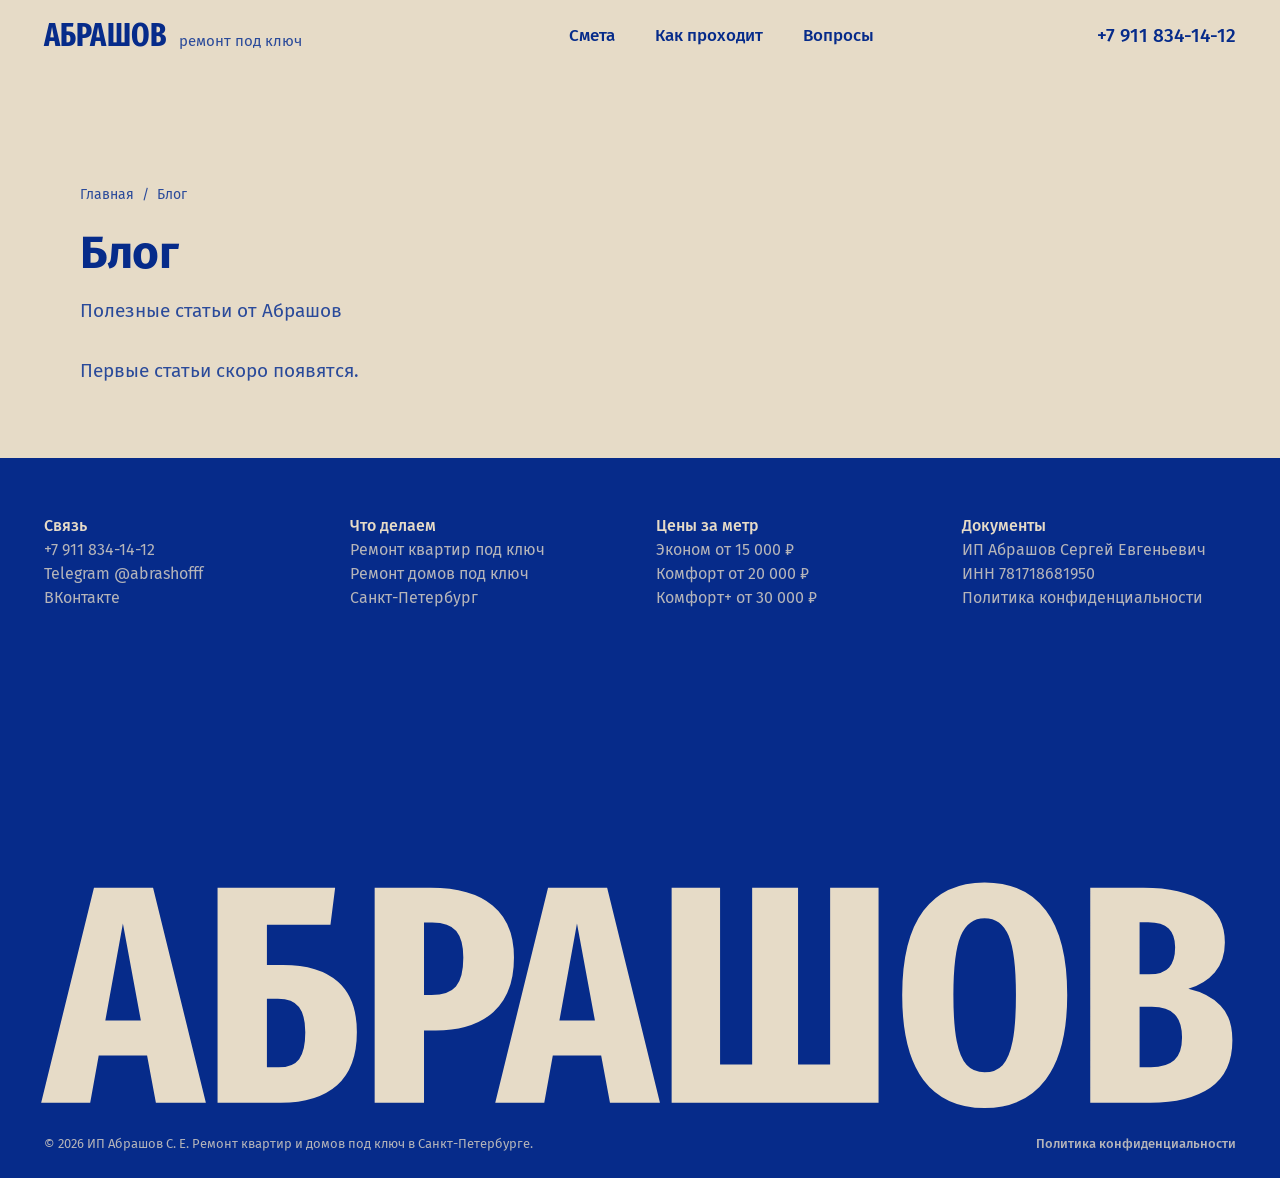
==== blog/index.html @ b1a4a9e6 "SEO и перенос на abrashov-remont.ru: canonical, schema, sitemap, блог, первая статья, CNAME" ====
<!DOCTYPE html>
<html lang="ru">
<head>
<meta charset="UTF-8">
<meta name="viewport" content="width=device-width, initial-scale=1.0">
<title>Блог — Абрашов</title>
<meta name="description" content="Полезные статьи от Абрашов">
<link rel="canonical" href="https://abrashov-remont.ru/blog/">
<meta name="robots" content="index, follow, max-image-preview:large">
<meta property="og:type" content="website">
<meta property="og:title" content="Блог — Абрашов">
<meta property="og:description" content="Полезные статьи от Абрашов">
<meta property="og:url" content="https://abrashov-remont.ru/blog/">
<meta property="og:locale" content="ru_RU">

<link rel="alternate" type="application/rss+xml" title="Абрашов — блог" href="https://abrashov-remont.ru/feed.xml">
<meta name="theme-color" content="#e6dbc7">
<link rel="icon" href="data:image/svg+xml,%3Csvg xmlns='http://www.w3.org/2000/svg' viewBox='0 0 64 64'%3E%3Crect width='64' height='64' fill='%23062b8a'/%3E%3Cpath d='M32 10 14 54h9l3-8h12l3 8h9L32 10Zm0 17 4 11H28l4-11Z' fill='%23e6dbc7'/%3E%3C/svg%3E">
<link rel="preconnect" href="https://fonts.googleapis.com">
<link rel="preconnect" href="https://fonts.gstatic.com" crossorigin>
<link href="https://fonts.googleapis.com/css2?family=Fira+Sans+Extra+Condensed:wght@400;700&family=Fira+Sans:wght@400;500&display=swap" rel="stylesheet">
<link rel="stylesheet" href="/styles.css">
<link rel="stylesheet" href="/blog/blog.css">
<link rel="stylesheet" href="/blog/blog.css">
<script type="application/ld+json">{"@context":"https://schema.org","@type":"Blog","name":"Блог — Абрашов","url":"https://abrashov-remont.ru/blog/","blogPost":[]}</script>
</head>
<body class="b-page">
<header class="header" id="header">
  <div class="header__inner">
    <a class="logo" href="/#top" aria-label="Абрашов — на главную">
      <span class="logo__name">Абрашов</span>
      <span class="logo__sfx">ремонт под ключ</span>
    </a>
    <nav class="nav" id="nav" aria-label="Разделы">
      <a class="link" href="/#smeta">Смета</a>
      <a class="link" href="/#how">Как проходит</a>
      <a class="link" href="/#faq">Вопросы</a>
    <!-- BLOGNAV:START --><!-- BLOGNAV:END --></nav>
    <a class="link header__tg" href="tel:+79118341412">+7 911 834-14-12</a>
    <button class="burger" id="burger" type="button" aria-expanded="false" aria-controls="menu">Меню</button>
  </div>
  <div class="menu" id="menu">
    <a href="/#smeta">Смета</a>
    <a href="/#how">Как проходит</a>
    <a href="/#faq">Вопросы</a>
    <a href="/#contact">Заявка</a>
    <a href="tel:+79118341412">+7 911 834-14-12</a>
  </div>
</header>
<main class="blog">

<section class="b-list">
  <nav class="b-crumbs" aria-label="Хлебные крошки"><a href="/">Главная</a><span>/</span><span>Блог</span></nav>
  <header class="b-head"><h1>Блог</h1><p class="b-lead">Полезные статьи от Абрашов</p></header>
  <p class="b-empty">Первые статьи скоро появятся.</p>
</section>
</main>
<footer class="footer on-ink">
  <div class="wrap">
    <div class="footer__cols">
      <ul><li>Связь</li><li><a href="tel:+79118341412">+7 911 834-14-12</a></li><li><a href="https://t.me/abrashofff" target="_blank" rel="noopener">Telegram @abrashofff</a></li><li><a href="https://vk.ru/sergo_abrashov" target="_blank" rel="noopener">ВКонтакте</a></li></ul>
      <ul><li>Что делаем</li><li>Ремонт квартир под ключ</li><li>Ремонт домов под ключ</li><li>Санкт-Петербург</li></ul>
      <ul><li>Цены за метр</li><li>Эконом от 15 000 ₽</li><li>Комфорт от 20 000 ₽</li><li>Комфорт+ от 30 000 ₽</li></ul>
      <ul><li>Документы</li><li>ИП Абрашов Сергей Евгеньевич</li><li>ИНН 781718681950</li><li><a href="/privacy.html">Политика конфиденциальности</a></li></ul>
    </div>
  </div>
  <div></div>
  <div class="wrap">
    <div class="footer__mark" aria-hidden="true">
      <svg viewBox="0 0 1000 200" preserveAspectRatio="xMidYMax meet"><text x="0" y="190" font-size="260" textLength="1000" lengthAdjust="spacingAndGlyphs">АБРАШОВ</text></svg>
    </div>
    <div class="footer__legal">
      <span>© <span id="year">2026</span> ИП Абрашов С. Е. Ремонт квартир и домов под ключ в Санкт-Петербурге.</span>
      <a class="link" href="/privacy.html">Политика конфиденциальности</a>
    </div>
  </div>
</footer>
<script src="/script.js" defer></script>

</body>
</html>
---- styles.css ----
/* Абрашов — ремонт под ключ. Направление: Type and nothing else. Кобальт на песке. */
:root {
  --bg: #e6dbc7;
  --surface: #ddd0b9;
  --ink: #062b8a;
  --muted: #2a4a9a;
  --accent: #062b8a;
  --accent-ink: #e6dbc7;

  --display: 'Fira Sans Extra Condensed', 'Arial Narrow', Impact, sans-serif;
  --text: 'Fira Sans', 'Segoe UI', Arial, sans-serif;

  --m: clamp(20px, 3.4vw, 48px);
  --axis: 42%;
  --gap-s: clamp(64px, 7vw, 104px);

  --step-small: clamp(0.8125rem, 0.79rem + 0.1vw, 0.875rem);
  --step-body: clamp(1.0625rem, 1rem + 0.25vw, 1.1875rem);
  --step-lead: clamp(1.25rem, 1.1rem + 0.7vw, 1.625rem);
  --step-head: clamp(2.5rem, 1.2rem + 5vw, 5.5rem);

  --ease: cubic-bezier(.16, 1, .3, 1);
  --header-h: 72px;
}

*, *::before, *::after { box-sizing: border-box; }
html { -webkit-text-size-adjust: 100%; scroll-padding-top: 72px; }
body {
  margin: 0;
  background: var(--bg);
  color: var(--ink);
  font-family: var(--text);
  font-size: var(--step-body);
  line-height: 1.5;
  font-weight: 400;
  -webkit-font-smoothing: antialiased;
  text-rendering: optimizeLegibility;
}
img, svg { display: block; max-width: 100%; }
h1, h2, h3, p, ol, ul, dl, dd, figure { margin: 0; padding: 0; }
ul, ol { list-style: none; }
a { color: inherit; text-decoration-thickness: 2px; text-underline-offset: 0.22em; }
button, input, textarea { font: inherit; color: inherit; }
::selection { background: var(--ink); color: var(--bg); }

:focus-visible { outline: 3px solid var(--ink); outline-offset: 3px; }
.on-ink :focus-visible, .is-on :focus-visible { outline-color: var(--bg); }

.skip {
  position: absolute; left: var(--m); top: -80px; z-index: 100;
  background: var(--ink); color: var(--bg); padding: 12px 16px;
}
.skip:focus { top: 12px; }

.display {
  font-family: var(--display);
  font-weight: 700;
  text-transform: uppercase;
  letter-spacing: -0.01em;
  line-height: 0.92;
}

/* ---------- кнопки ---------- */
.btn {
  display: inline-flex; align-items: center; justify-content: center;
  min-height: 56px; padding: 0 32px;
  background: var(--accent); color: var(--accent-ink);
  border: 0; border-radius: 0;
  font-size: 18px; font-weight: 500; line-height: 1;
  text-decoration: none; cursor: pointer; white-space: nowrap;
  transition: transform .25s var(--ease), background-color .25s var(--ease), color .25s var(--ease);
}
.btn:hover { transform: translateY(-3px); }
.btn:active { transform: translateY(0) scale(.98); }
.btn--inv { background: var(--bg); color: var(--ink); }
.btn[disabled] { opacity: .6; cursor: default; transform: none; }

.link {
  font-weight: 500; text-decoration: underline;
  text-decoration-color: transparent;
  transition: text-decoration-color .3s var(--ease);
}
.link:hover, .link:focus-visible { text-decoration-color: currentColor; }

/* ---------- шапка ---------- */
.header {
  position: sticky; top: 0; z-index: 50;
  background: var(--bg);
}
.header__inner {
  display: grid; grid-template-columns: var(--axis) 1fr auto;
  align-items: center; gap: 24px; min-width: 0;
  height: var(--header-h); padding: 0 var(--m);
  max-width: 1920px; margin: 0 auto;
}
.logo {
  display: inline-flex; align-items: baseline; gap: 12px; flex-shrink: 0;
  text-decoration: none; white-space: nowrap;
}
.logo__name { font-family: var(--display); font-weight: 700; font-size: 32px; letter-spacing: 0.01em; line-height: 1; text-transform: uppercase; }
.logo__sfx { font-size: 15px; color: var(--muted); }
.nav { display: flex; gap: 40px; }
.nav a { white-space: nowrap; font-size: 17px; }
.header__tg { justify-self: end; }
.burger {
  display: none; justify-self: end;
  background: none; border: 0; padding: 12px 0; cursor: pointer;
  font-size: 17px; font-weight: 500;
}
.menu {
  display: none; padding: 8px var(--m) 28px; background: var(--bg);
}
.menu a { display: block; padding: 10px 0; font-family: var(--display); font-weight: 700; font-size: 36px; text-transform: uppercase; text-decoration: none; }
.menu.is-open { display: block; }

/* ---------- общая сетка ---------- */
.wrap { max-width: 1920px; margin: 0 auto; padding: 0 var(--m); }
.section { padding-block: var(--gap-s); }
.grid { display: grid; grid-template-columns: repeat(12, minmax(0, 1fr)); column-gap: clamp(16px, 2vw, 32px); }

/* ---------- hero ---------- */
.hero {
  min-height: calc(82svh - var(--header-h));
  display: flex; flex-direction: column; justify-content: flex-end;
  padding-bottom: 72px;
}
.hero .wrap { width: 100%; }
.hero__row { display: grid; grid-template-columns: var(--axis) 1fr; align-items: end; column-gap: 24px; }
.hero__side { padding-right: 24px; display: flex; flex-direction: column; align-items: flex-start; gap: 32px; }
.hero__lead { font-size: 20px; line-height: 1.45; max-width: 32ch; color: var(--ink); }
.hero__title { font-size: clamp(48px, 6.7vw, 130px); line-height: 0.92; }
.hero__title .line { display: block; overflow: hidden; padding-top: .06em; margin-top: -.06em; white-space: nowrap; }
.hero__title .line > span { display: block; }
.hero__title .line:last-child { margin-bottom: -0.04em; }

/* ---------- смета ---------- */
.calc__head { align-items: end; row-gap: 40px; }
.calc__title { grid-column: 1 / span 5; font-size: clamp(48px, 6.4vw, 112px); }
.calc__control { grid-column: 7 / -1; }
.calc__label { font-size: 18px; margin-bottom: 8px; display: block; }
.area { display: flex; align-items: baseline; gap: 16px; }
.area input[type="number"] {
  width: 3.1ch; background: transparent; border: 0; padding: 0; margin: 0;
  font-family: var(--display); font-weight: 700; font-size: clamp(96px, 11vw, 188px);
  line-height: .95; letter-spacing: -0.01em; color: var(--ink); border-radius: 0;
  -moz-appearance: textfield; appearance: textfield;
}
.area input[type="number"]::-webkit-outer-spin-button,
.area input[type="number"]::-webkit-inner-spin-button { -webkit-appearance: none; margin: 0; }
.area__unit { font-family: var(--display); font-weight: 700; font-size: clamp(36px, 4vw, 64px); text-transform: uppercase; line-height: 1; }
.range {
  -webkit-appearance: none; appearance: none; display: block; width: 100%; height: 44px;
  background: transparent; margin: 16px 0 0; cursor: pointer;
}
.range::-webkit-slider-runnable-track { height: 14px; background: var(--surface); }
.range::-moz-range-track { height: 14px; background: var(--surface); }
.range::-webkit-slider-thumb { -webkit-appearance: none; width: 28px; height: 44px; background: var(--ink); border: 0; border-radius: 0; margin-top: -15px; }
.range::-moz-range-thumb { width: 28px; height: 44px; background: var(--ink); border: 0; border-radius: 0; }
.range:active::-webkit-slider-thumb { transform: scaleY(.92); }
.calc__note { margin-top: 16px; color: var(--muted); font-size: 16px; }

.plans {
  margin-top: clamp(48px, 5vw, 72px);
  display: grid;
  grid-template-columns: minmax(0, 4fr) repeat(3, minmax(0, 2.667fr));
  grid-template-rows: auto auto auto auto;
}
.plans > * { grid-row: 1 / span 4; display: grid; grid-template-rows: subgrid; min-width: 0; }
.plans .cell { padding: 24px; font-size: 22px; line-height: 1.3; display: flex; flex-direction: column; justify-content: flex-start; }
.plans > * > :nth-child(2),
.plans > * > :nth-child(4) { background: var(--surface); }
.plans__labels .cell { color: var(--muted); }
.plans__labels .cell:first-child { color: var(--ink); }
.plan__name { font-family: var(--display); font-weight: 700; text-transform: uppercase; font-size: clamp(28px, 3.1vw, 56px); line-height: 1; letter-spacing: -0.01em; }
.plan__price { font-family: var(--display); font-weight: 400; font-size: clamp(28px, 3.1vw, 56px); line-height: 1.05; margin-top: 4px; white-space: nowrap; }
.plan__price small { font-family: var(--text); font-size: 16px; margin-left: 6px; }
.plan__total { font-family: var(--display); font-weight: 700; font-size: clamp(32px, 3.4vw, 60px); line-height: 1; white-space: nowrap; font-variant-numeric: tabular-nums lining-nums; }
.plan__total small { display: block; font-family: var(--text); font-weight: 400; font-size: 16px; margin-top: 8px; color: var(--muted); white-space: normal; }
.plan__fit { font-size: 18px; line-height: 1.45; }
.plans .cell--cta { justify-content: flex-end; }
.plans .cell--cta .btn { width: 100%; padding: 0 16px; }
.plan { transition: background-color .3s var(--ease), color .3s var(--ease); cursor: pointer; }
.plan.is-on > * { background: var(--accent); color: var(--accent-ink); }
.plan.is-on .plan__total small { color: var(--accent-ink); opacity: .85; }
.plan.is-on .btn { background: var(--bg); color: var(--ink); }
.plan:not(.is-on):hover > :first-child { background: var(--surface); }

/* ---------- бюджет (бухгалтерская колонка) ---------- */
.ledger { row-gap: 56px; align-items: center; }
.ledger__head { grid-column: 1 / span 5; }
.ledger__title { font-size: clamp(48px, 6vw, 104px); }
.ledger__title span { display: block; }
.ledger__title span:first-child { color: var(--muted); }
.ledger__lead { margin-top: 32px; max-width: 36ch; font-size: 20px; }
.ledger__rows { grid-column: 7 / -1; display: grid; row-gap: 28px; }
.fig { display: grid; grid-template-columns: 1.15em 0.9em minmax(0, 1fr); align-items: baseline; font-size: clamp(72px, 9vw, 160px); line-height: 1; }
.fig__w, .fig__d {
  font-family: var(--display); font-weight: 700; text-transform: uppercase;
  font-size: 1em; line-height: 1; font-variant-numeric: tabular-nums lining-nums;
}
.fig__w { text-align: right; }
.fig__d { text-align: left; }
.fig__cap { padding-left: 20px; font-size: 24px; line-height: 1.2; max-width: 16ch; }
.fig__cap { margin: 0; }

/* ---------- как проходит (ступени) ---------- */
.how__title { font-size: clamp(30px, 2.6vw, 44px); margin-bottom: clamp(48px, 6vw, 88px); }
.steps { row-gap: 56px; }
.step { min-width: 0; }
.step:nth-child(1) { grid-column: 1 / -1; }
.step:nth-child(2) { grid-column: 3 / -1; }
.step:nth-child(3) { grid-column: 5 / -1; }
.step:nth-child(4) { grid-column: 7 / -1; }
.step .step__line { font-family: var(--display); font-weight: 700; text-transform: uppercase; font-size: clamp(36px, 5.2vw, 96px); line-height: 1; letter-spacing: -0.01em; white-space: nowrap; }
.step .step__line + p { margin-top: 12px; max-width: 34ch; font-size: 18px; }

/* ---------- вопросы ---------- */
.faq__grid { row-gap: 40px; }
.faq__title { grid-column: 1 / span 3; font-size: clamp(30px, 2.6vw, 44px); }
.faq__text { grid-column: 5 / -1; columns: 2; column-gap: 56px; font-size: 17px; line-height: 1.55; }
.faq__text p { break-inside: avoid; margin-bottom: 20px; }
.faq__text b { font-weight: 500; }

/* ---------- вопрос на два края ---------- */
.cta { background: var(--ink); color: var(--bg); min-height: 100svh; display: grid; grid-template-rows: auto 1fr auto; padding: 32px var(--m) 24px; text-align: center; justify-items: center; }
.cta__q { display: contents; }
.cta__a, .cta__b { font-family: var(--display); font-weight: 700; text-transform: uppercase; letter-spacing: -0.01em; font-size: clamp(64px, 12vw, 220px); line-height: .9; white-space: nowrap; }
.cta__a { grid-row: 1; }
.cta__b { grid-row: 3; align-self: end; }
.cta__mid { grid-row: 2; display: flex; flex-direction: column; align-items: center; justify-content: center; gap: 20px; padding: 40px 0; }
.cta__row { display: flex; align-items: center; justify-content: center; gap: 72px; }
.cta__or { font-size: 18px; opacity: .85; }
.cta__row .btn { min-width: 220px; }
.cta__after { font-size: 16px; opacity: .85; max-width: 44ch; }

/* ---------- заявка ---------- */
.contact__grid { row-gap: 48px; }
.contact__head { grid-column: 1 / span 5; }
.contact__title { font-size: clamp(48px, 6vw, 104px); }
.contact__list { margin-top: 40px; display: grid; gap: 16px; font-size: 20px; }
.contact__list span { color: var(--muted); display: block; font-size: 16px; }
.form { grid-column: 7 / -1; display: grid; gap: 20px; align-content: start; }
.field { display: grid; gap: 8px; }
.field label { font-size: 16px; color: var(--muted); }
.field input, .field textarea {
  width: 100%; min-height: 60px; padding: 16px 20px;
  background: var(--surface); border: 0; border-radius: 0; font-size: 19px;
  transition: background-color .25s var(--ease);
}
.field textarea { min-height: 132px; resize: vertical; }
.field input:focus, .field textarea:focus { background: var(--bg); outline: 3px solid var(--ink); outline-offset: 0; }
.form__note { font-size: 14px; color: var(--muted); }
.form .btn { width: 100%; min-height: 64px; }
.sr { position: absolute; width: 1px; height: 1px; /* taste-skill-ignore */ overflow: hidden; clip: rect(0 0 0 0); white-space: nowrap; }
.hp { position: absolute; left: -9999px; width: 1px; height: 1px; /* taste-skill-ignore */ overflow: hidden; }

/* ---------- подвал ---------- */
.footer { background: var(--ink); color: var(--bg); min-height: 80svh; display: grid; grid-template-rows: auto 1fr auto; padding: 56px 0 24px; }
.footer__cols { display: grid; grid-template-columns: repeat(4, minmax(0, 1fr)); gap: 32px; font-size: 16px; line-height: 1.5; }
.footer__cols ul li:first-child { font-weight: 500; }
.footer__cols ul li + li { opacity: .78; }
.footer__cols a { text-decoration: none; }
.footer__cols a:hover { text-decoration: underline; }
.footer__mark { align-self: end; padding-top: 80px; }
.footer__mark svg { width: 100%; height: auto; overflow: visible; }
.footer__mark text { fill: var(--bg); font-family: var(--display); font-weight: 700; }
.footer__legal { margin-top: 20px; font-size: 13px; opacity: .78; display: flex; gap: 24px; flex-wrap: wrap; justify-content: space-between; }

/* ---------- плавающая кнопка ---------- */

/* ---------- движение ---------- */
.js .rise { opacity: 0; transform: translateY(24px); transition: opacity .8s var(--ease), transform .8s var(--ease); transition-delay: calc(var(--i, 0) * 80ms); }
.js .rise.is-in { opacity: 1; transform: none; }
@keyframes line-up { from { transform: translateY(110%); } to { transform: none; } }
@keyframes side-up { from { opacity: 0; transform: translateY(16px); } to { opacity: 1; transform: none; } }
.hero__title .line > span { animation: line-up .9s var(--ease) both; }
.hero__title .line:nth-child(2) > span { animation-delay: .11s; }
.hero__side { animation: side-up .7s var(--ease) .55s both; }

@keyframes fade-in { from { opacity: 0; } to { opacity: 1; } }
@media (prefers-reduced-motion: reduce) {
  .js .rise { transform: none; transition: opacity .5s ease; }
  .hero__title .line > span { animation: fade-in .6s ease both; }
  .hero__side { animation: fade-in .6s ease .3s both; }
  .btn, .link, .plan { transition: none; }
  html { scroll-behavior: auto; }
}

/* ---------- breakpoints ---------- */
@media (max-width: 1180px) {
  .nav { gap: 28px; }
  .nav a { font-size: 16px; }
}
@media (max-width: 1100px) {
  .nav, .header__tg { display: none; }
  .burger { display: block; }
  .header__inner { grid-template-columns: 1fr auto; }
}
@media (max-width: 900px) {
  :root { --axis: 0px; }
    .hero { padding-bottom: 28px; min-height: calc(100svh - var(--header-h)); }
  .hero__row { grid-template-columns: 1fr; row-gap: 32px; }
  .hero__title { order: 1; font-size: 10vw; }
  .hero__side { order: 2; padding-right: 0; gap: 24px; }
  .hero__lead { font-size: 17px; }
  .calc__title, .calc__control, .ledger__head, .ledger__rows, .contact__head, .form, .faq__title, .faq__text { grid-column: 1 / -1; }
  .faq__text { columns: 1; }
  .plans { display: block; margin-top: 48px; }
  .plans > .plans__labels { display: none; }
  .plans > * { display: block; margin-bottom: 16px; }
  .plan { background: var(--bg); }
  .plans .cell { padding: 18px 20px; font-size: 17px; }
  .plans .cell[data-label]::before { content: attr(data-label); display: block; color: var(--muted); font-size: 14px; margin-bottom: 4px; }
  .plan.is-on .cell[data-label]::before { color: var(--accent-ink); opacity: .8; }
  .plan__name, .plan__price { font-size: 9vw; }
  .plan__total { font-size: 9vw; }
  .step:nth-child(n) { grid-column: 1 / -1; }
  .step:nth-child(2) { padding-left: 6vw; }
  .step:nth-child(3) { padding-left: 12vw; }
  .step:nth-child(4) { padding-left: 18vw; }
  .step .step__line { font-size: 8.4vw; white-space: normal; }
  .fig { font-size: 22vw; }
  .ledger__rows { row-gap: 28px; }
  .cta__a, .cta__b { font-size: 13vw; }
  .cta__row { flex-direction: column; gap: 12px; }
  .cta__row .btn { width: 72vw; max-width: 100%; }
  .footer__cols { grid-template-columns: repeat(2, minmax(0, 1fr)); row-gap: 32px; }
  .footer__mark { padding-top: 20svh; }
}
@media (max-width: 560px) {
  .header__inner { gap: 12px; }
  .logo__name { font-size: 28px; }
  .hero__title { font-size: 9.9vw; }
  .area input[type="number"] { font-size: 28vw; }
    body { padding-bottom: 76px; }
}
@media (max-width: 560px) {
  .fig__cap { grid-column: 1 / -1; padding: 4px 0 0; font-size: 15px; }
}
@media (max-width: 380px) {
  .logo__sfx { display: none; }
}

/* ---------- фото ---------- */
.band { padding: 0; }
.band__fig { position: relative; }
.band__fig img { width: 100%; height: auto; }
figcaption { font-size: 15px; padding: 12px var(--m) 0; color: var(--ink); }
.trio__grid { --h: clamp(300px, 36vw, 600px); display: grid; grid-template-columns: repeat(12, minmax(0, 1fr)); column-gap: clamp(16px, 2vw, 32px); align-items: end; }
.trio__a { grid-column: 1 / span 6; }
.trio__b { grid-column: 7 / span 2; }
.trio__c { grid-column: 9 / span 4; }
.trio figure { margin: 0; }
.trio img { width: 100%; height: var(--h); object-fit: cover; }
.trio__a img { object-position: 40% 50%; }
.trio__b img { object-position: 30% 50%; }
.trio__c img { object-position: 30% 60%; }
.trio figcaption { padding-inline: 0; }
.credits { font-size: 13px; max-width: 100ch; }
.credits a { text-decoration: underline; }
@media (max-width: 900px) {
  .trio__a, .trio__b, .trio__c { grid-column: 1 / -1; margin-bottom: 24px; }
  .trio img { height: 72vw; }
}

.calc__note, .ledger__lead, .faq__text p { max-width: 62ch; }

.footer .wrap { width: 100%; }
---- blog/blog.css ----
/* Стили блога. Цвета берутся из палитры сайта: install.mjs прописывает --b-* в blog.config.json (theme). */
:root { --b-bg: #fff; --b-surface: #fff; --b-ink: #18181b; --b-text: #2b2b30; --b-soft: #6b6b73; --b-line: #e5e5e5; --b-accent: #2563eb; --b-accent-soft: #eef3ff; --b-radius: 16px; }
.blog { padding: 112px 0 72px; background: var(--b-bg); color: var(--b-text); }
.blog > section, .blog > article { width: 100%; max-width: 1160px; margin: 0 auto; padding: 0 20px; }
.b-crumbs { display: flex; gap: 8px; flex-wrap: wrap; font-size: 14px; color: var(--b-soft); margin-bottom: 22px; }
.b-crumbs a { color: var(--b-soft); text-decoration: none; }
.b-crumbs a:hover { color: var(--b-accent); }
.b-meta { display: flex; flex-wrap: wrap; align-items: center; gap: 6px 14px; font-size: 14px; color: var(--b-soft); }
.b-chip { display: inline-block; padding: 3px 12px; border-radius: 999px; background: var(--b-accent-soft); color: var(--b-accent); font-weight: 600; font-size: 13px; }
.b-head h1 { font-family: var(--ff-head, inherit); color: var(--b-ink); font-size: clamp(28px, 4.4vw, 46px); line-height: 1.15; margin: 14px 0 16px; letter-spacing: -0.01em; }
.b-lead { font-size: 19px; line-height: 1.55; color: var(--b-soft); max-width: 720px; }
.b-author { margin-top: 14px; font-size: 14px; color: var(--b-soft); }

/* Статья */
.b-article { max-width: 780px !important; }
.b-cover { margin: 28px 0 8px; border-radius: var(--b-radius); overflow: hidden; }
.b-cover img { display: block; width: 100%; height: auto; }
.b-toc { margin: 28px 0; padding: 20px 24px; border: 1px solid var(--b-line); border-radius: var(--b-radius); background: var(--b-surface); }
.b-toc ol { list-style: none; margin: 10px 0 0; padding: 0; }
.b-toc li + li { margin-top: 6px; }
.b-toc a { color: var(--b-text); text-decoration: none; }
.b-toc a:hover { color: var(--b-accent); }
.b-content { font-size: 18px; line-height: 1.75; margin-top: 28px; }
.b-content h2 { font-family: var(--ff-head, inherit); color: var(--b-ink); font-size: clamp(24px, 3vw, 31px); line-height: 1.25; margin: 2em 0 .6em; scroll-margin-top: 100px; }
.b-content h3 { font-family: var(--ff-head, inherit); color: var(--b-ink); font-size: 22px; margin: 1.6em 0 .5em; scroll-margin-top: 100px; }
.b-content p { margin: 0 0 1.1em; }
.b-content ul, .b-content ol { margin: 0 0 1.2em; padding-left: 1.4em; }
.b-content ul { list-style: disc; }
.b-content ol { list-style: decimal; }
.b-content li + li { margin-top: 8px; }
.b-content li::marker { color: var(--b-accent); }
.b-content a { color: var(--b-accent); text-decoration: underline; text-underline-offset: 3px; }
.b-content img { max-width: 100%; height: auto; border-radius: 12px; margin: 8px 0; }
.b-content hr { border: 0; border-top: 1px solid var(--b-line); margin: 2em 0; }
.b-content blockquote { margin: 1.4em 0; padding: 16px 22px; border-left: 4px solid var(--b-accent); background: var(--b-accent-soft); border-radius: 0 12px 12px 0; }
.b-content blockquote p:last-child { margin-bottom: 0; }
.b-content code { background: var(--b-accent-soft); padding: 2px 6px; border-radius: 6px; font-size: .92em; }
.b-content pre { overflow-x: auto; padding: 16px; border-radius: 12px; background: var(--b-accent-soft); margin: 0 0 1.2em; }
.b-table { overflow-x: auto; margin: 1.4em 0; border: 1px solid var(--b-line); border-radius: 12px; }
.b-table table { width: 100%; border-collapse: collapse; font-size: 16px; line-height: 1.5; }
.b-table th, .b-table td { padding: 12px 16px; text-align: left; border-bottom: 1px solid var(--b-line); vertical-align: top; }
.b-table th { background: var(--b-accent-soft); color: var(--b-ink); font-weight: 600; white-space: nowrap; }
.b-table tr:last-child td { border-bottom: 0; }

.b-faq { margin-top: 44px; }
.b-faq h2 { font-family: var(--ff-head, inherit); color: var(--b-ink); font-size: 28px; margin-bottom: 16px; }
.b-faq details { border: 1px solid var(--b-line); border-radius: 12px; background: var(--b-surface); margin-bottom: 10px; padding: 0 20px; }
.b-faq summary { cursor: pointer; padding: 16px 0; font-weight: 600; color: var(--b-ink); list-style: none; display: flex; justify-content: space-between; gap: 16px; }
.b-faq summary::-webkit-details-marker { display: none; }
.b-faq summary::after { content: '+'; color: var(--b-accent); font-size: 22px; line-height: 1; }
.b-faq details[open] summary::after { content: '−'; }
.b-faq details p { padding: 0 0 18px; color: var(--b-text); line-height: 1.65; }
.b-disclaimer { margin-top: 32px; font-size: 14px; line-height: 1.55; color: var(--b-soft); padding-top: 16px; border-top: 1px solid var(--b-line); }
.b-cta { margin-top: 40px; padding: 32px; border-radius: var(--b-radius); background: var(--b-accent-soft); border: 1px solid var(--b-line); text-align: left; }
.b-cta h2 { font-family: var(--ff-head, inherit); color: var(--b-ink); font-size: 26px; margin-bottom: 8px; }
.b-cta p { margin-bottom: 18px; color: var(--b-text); max-width: 560px; }
.b-cta__btn { display: inline-flex; }
.b-preview { margin: 0 0 22px; padding: 12px 16px; border-radius: 12px; background: #fff4d6; color: #6b4e00; font-size: 14px; border: 1px solid #f0d98a; }

/* Карточки */
.b-grid { display: grid; grid-template-columns: repeat(3, 1fr); gap: 24px; margin-top: 32px; }
.b-card { display: flex; flex-direction: column; background: var(--b-surface); border: 1px solid var(--b-line); border-radius: var(--b-radius); overflow: hidden; transition: transform .2s, box-shadow .2s; }
.b-card:hover { transform: translateY(-3px); box-shadow: 0 16px 36px rgba(20, 20, 30, .09); }
.b-card__img { display: block; aspect-ratio: 16 / 10; overflow: hidden; background: var(--b-accent-soft); }
.b-card__img img { width: 100%; height: 100%; object-fit: cover; display: block; }
.b-card__body { display: flex; flex-direction: column; gap: 10px; padding: 22px; flex: 1; }
.b-card h3 { font-family: var(--ff-head, inherit); font-size: 20px; line-height: 1.3; margin: 0; }
.b-card h3 a { color: var(--b-ink); text-decoration: none; }
.b-card h3 a:hover { color: var(--b-accent); }
.b-card p { color: var(--b-soft); font-size: 15px; line-height: 1.55; margin: 0; }
.b-more { margin-top: auto; padding-top: 6px; color: var(--b-accent); font-weight: 600; text-decoration: none; }
.b-more::after { content: ' →'; }
.b-related { margin-top: 72px !important; }
.b-related h2, .b-home h2 { font-family: var(--ff-head, inherit); color: var(--b-ink); font-size: clamp(26px, 3.4vw, 36px); }
.b-empty { margin-top: 32px; color: var(--b-soft); }

/* Блок на главной */
.b-home { padding: 88px 0; background: var(--b-bg); }
.b-home .container { max-width: 1160px; margin: 0 auto; padding: 0 20px; }
.b-home__head { display: flex; justify-content: space-between; align-items: flex-end; gap: 16px; flex-wrap: wrap; }
.b-home .b-more { margin-top: 0; }

@media (max-width: 960px) { .b-grid { grid-template-columns: repeat(2, 1fr); } }
@media (max-width: 640px) {
  .blog { padding: 92px 0 48px; }
  .b-grid { grid-template-columns: 1fr; gap: 18px; }
  .b-content { font-size: 17px; }
  .b-lead { font-size: 17px; }
  .b-cta { padding: 24px 20px; }
  .b-home { padding: 56px 0; }
}

/* тема сайта */
:root{--b-accent:var(--accent);--b-bg:var(--bg);--b-surface:var(--surface);--b-ink:var(--ink);--b-text:var(--text);--b-soft:var(--muted);--b-accent-soft:color-mix(in srgb, var(--accent) 10%, #ffffff)}
---- blog/blog.css ----
/* Стили блога. Цвета берутся из палитры сайта: install.mjs прописывает --b-* в blog.config.json (theme). */
:root { --b-bg: #fff; --b-surface: #fff; --b-ink: #18181b; --b-text: #2b2b30; --b-soft: #6b6b73; --b-line: #e5e5e5; --b-accent: #2563eb; --b-accent-soft: #eef3ff; --b-radius: 16px; }
.blog { padding: 112px 0 72px; background: var(--b-bg); color: var(--b-text); }
.blog > section, .blog > article { width: 100%; max-width: 1160px; margin: 0 auto; padding: 0 20px; }
.b-crumbs { display: flex; gap: 8px; flex-wrap: wrap; font-size: 14px; color: var(--b-soft); margin-bottom: 22px; }
.b-crumbs a { color: var(--b-soft); text-decoration: none; }
.b-crumbs a:hover { color: var(--b-accent); }
.b-meta { display: flex; flex-wrap: wrap; align-items: center; gap: 6px 14px; font-size: 14px; color: var(--b-soft); }
.b-chip { display: inline-block; padding: 3px 12px; border-radius: 999px; background: var(--b-accent-soft); color: var(--b-accent); font-weight: 600; font-size: 13px; }
.b-head h1 { font-family: var(--ff-head, inherit); color: var(--b-ink); font-size: clamp(28px, 4.4vw, 46px); line-height: 1.15; margin: 14px 0 16px; letter-spacing: -0.01em; }
.b-lead { font-size: 19px; line-height: 1.55; color: var(--b-soft); max-width: 720px; }
.b-author { margin-top: 14px; font-size: 14px; color: var(--b-soft); }

/* Статья */
.b-article { max-width: 780px !important; }
.b-cover { margin: 28px 0 8px; border-radius: var(--b-radius); overflow: hidden; }
.b-cover img { display: block; width: 100%; height: auto; }
.b-toc { margin: 28px 0; padding: 20px 24px; border: 1px solid var(--b-line); border-radius: var(--b-radius); background: var(--b-surface); }
.b-toc ol { list-style: none; margin: 10px 0 0; padding: 0; }
.b-toc li + li { margin-top: 6px; }
.b-toc a { color: var(--b-text); text-decoration: none; }
.b-toc a:hover { color: var(--b-accent); }
.b-content { font-size: 18px; line-height: 1.75; margin-top: 28px; }
.b-content h2 { font-family: var(--ff-head, inherit); color: var(--b-ink); font-size: clamp(24px, 3vw, 31px); line-height: 1.25; margin: 2em 0 .6em; scroll-margin-top: 100px; }
.b-content h3 { font-family: var(--ff-head, inherit); color: var(--b-ink); font-size: 22px; margin: 1.6em 0 .5em; scroll-margin-top: 100px; }
.b-content p { margin: 0 0 1.1em; }
.b-content ul, .b-content ol { margin: 0 0 1.2em; padding-left: 1.4em; }
.b-content ul { list-style: disc; }
.b-content ol { list-style: decimal; }
.b-content li + li { margin-top: 8px; }
.b-content li::marker { color: var(--b-accent); }
.b-content a { color: var(--b-accent); text-decoration: underline; text-underline-offset: 3px; }
.b-content img { max-width: 100%; height: auto; border-radius: 12px; margin: 8px 0; }
.b-content hr { border: 0; border-top: 1px solid var(--b-line); margin: 2em 0; }
.b-content blockquote { margin: 1.4em 0; padding: 16px 22px; border-left: 4px solid var(--b-accent); background: var(--b-accent-soft); border-radius: 0 12px 12px 0; }
.b-content blockquote p:last-child { margin-bottom: 0; }
.b-content code { background: var(--b-accent-soft); padding: 2px 6px; border-radius: 6px; font-size: .92em; }
.b-content pre { overflow-x: auto; padding: 16px; border-radius: 12px; background: var(--b-accent-soft); margin: 0 0 1.2em; }
.b-table { overflow-x: auto; margin: 1.4em 0; border: 1px solid var(--b-line); border-radius: 12px; }
.b-table table { width: 100%; border-collapse: collapse; font-size: 16px; line-height: 1.5; }
.b-table th, .b-table td { padding: 12px 16px; text-align: left; border-bottom: 1px solid var(--b-line); vertical-align: top; }
.b-table th { background: var(--b-accent-soft); color: var(--b-ink); font-weight: 600; white-space: nowrap; }
.b-table tr:last-child td { border-bottom: 0; }

.b-faq { margin-top: 44px; }
.b-faq h2 { font-family: var(--ff-head, inherit); color: var(--b-ink); font-size: 28px; margin-bottom: 16px; }
.b-faq details { border: 1px solid var(--b-line); border-radius: 12px; background: var(--b-surface); margin-bottom: 10px; padding: 0 20px; }
.b-faq summary { cursor: pointer; padding: 16px 0; font-weight: 600; color: var(--b-ink); list-style: none; display: flex; justify-content: space-between; gap: 16px; }
.b-faq summary::-webkit-details-marker { display: none; }
.b-faq summary::after { content: '+'; color: var(--b-accent); font-size: 22px; line-height: 1; }
.b-faq details[open] summary::after { content: '−'; }
.b-faq details p { padding: 0 0 18px; color: var(--b-text); line-height: 1.65; }
.b-disclaimer { margin-top: 32px; font-size: 14px; line-height: 1.55; color: var(--b-soft); padding-top: 16px; border-top: 1px solid var(--b-line); }
.b-cta { margin-top: 40px; padding: 32px; border-radius: var(--b-radius); background: var(--b-accent-soft); border: 1px solid var(--b-line); text-align: left; }
.b-cta h2 { font-family: var(--ff-head, inherit); color: var(--b-ink); font-size: 26px; margin-bottom: 8px; }
.b-cta p { margin-bottom: 18px; color: var(--b-text); max-width: 560px; }
.b-cta__btn { display: inline-flex; }
.b-preview { margin: 0 0 22px; padding: 12px 16px; border-radius: 12px; background: #fff4d6; color: #6b4e00; font-size: 14px; border: 1px solid #f0d98a; }

/* Карточки */
.b-grid { display: grid; grid-template-columns: repeat(3, 1fr); gap: 24px; margin-top: 32px; }
.b-card { display: flex; flex-direction: column; background: var(--b-surface); border: 1px solid var(--b-line); border-radius: var(--b-radius); overflow: hidden; transition: transform .2s, box-shadow .2s; }
.b-card:hover { transform: translateY(-3px); box-shadow: 0 16px 36px rgba(20, 20, 30, .09); }
.b-card__img { display: block; aspect-ratio: 16 / 10; overflow: hidden; background: var(--b-accent-soft); }
.b-card__img img { width: 100%; height: 100%; object-fit: cover; display: block; }
.b-card__body { display: flex; flex-direction: column; gap: 10px; padding: 22px; flex: 1; }
.b-card h3 { font-family: var(--ff-head, inherit); font-size: 20px; line-height: 1.3; margin: 0; }
.b-card h3 a { color: var(--b-ink); text-decoration: none; }
.b-card h3 a:hover { color: var(--b-accent); }
.b-card p { color: var(--b-soft); font-size: 15px; line-height: 1.55; margin: 0; }
.b-more { margin-top: auto; padding-top: 6px; color: var(--b-accent); font-weight: 600; text-decoration: none; }
.b-more::after { content: ' →'; }
.b-related { margin-top: 72px !important; }
.b-related h2, .b-home h2 { font-family: var(--ff-head, inherit); color: var(--b-ink); font-size: clamp(26px, 3.4vw, 36px); }
.b-empty { margin-top: 32px; color: var(--b-soft); }

/* Блок на главной */
.b-home { padding: 88px 0; background: var(--b-bg); }
.b-home .container { max-width: 1160px; margin: 0 auto; padding: 0 20px; }
.b-home__head { display: flex; justify-content: space-between; align-items: flex-end; gap: 16px; flex-wrap: wrap; }
.b-home .b-more { margin-top: 0; }

@media (max-width: 960px) { .b-grid { grid-template-columns: repeat(2, 1fr); } }
@media (max-width: 640px) {
  .blog { padding: 92px 0 48px; }
  .b-grid { grid-template-columns: 1fr; gap: 18px; }
  .b-content { font-size: 17px; }
  .b-lead { font-size: 17px; }
  .b-cta { padding: 24px 20px; }
  .b-home { padding: 56px 0; }
}

/* тема сайта */
:root{--b-accent:var(--accent);--b-bg:var(--bg);--b-surface:var(--surface);--b-ink:var(--ink);--b-text:var(--text);--b-soft:var(--muted);--b-accent-soft:color-mix(in srgb, var(--accent) 10%, #ffffff)}
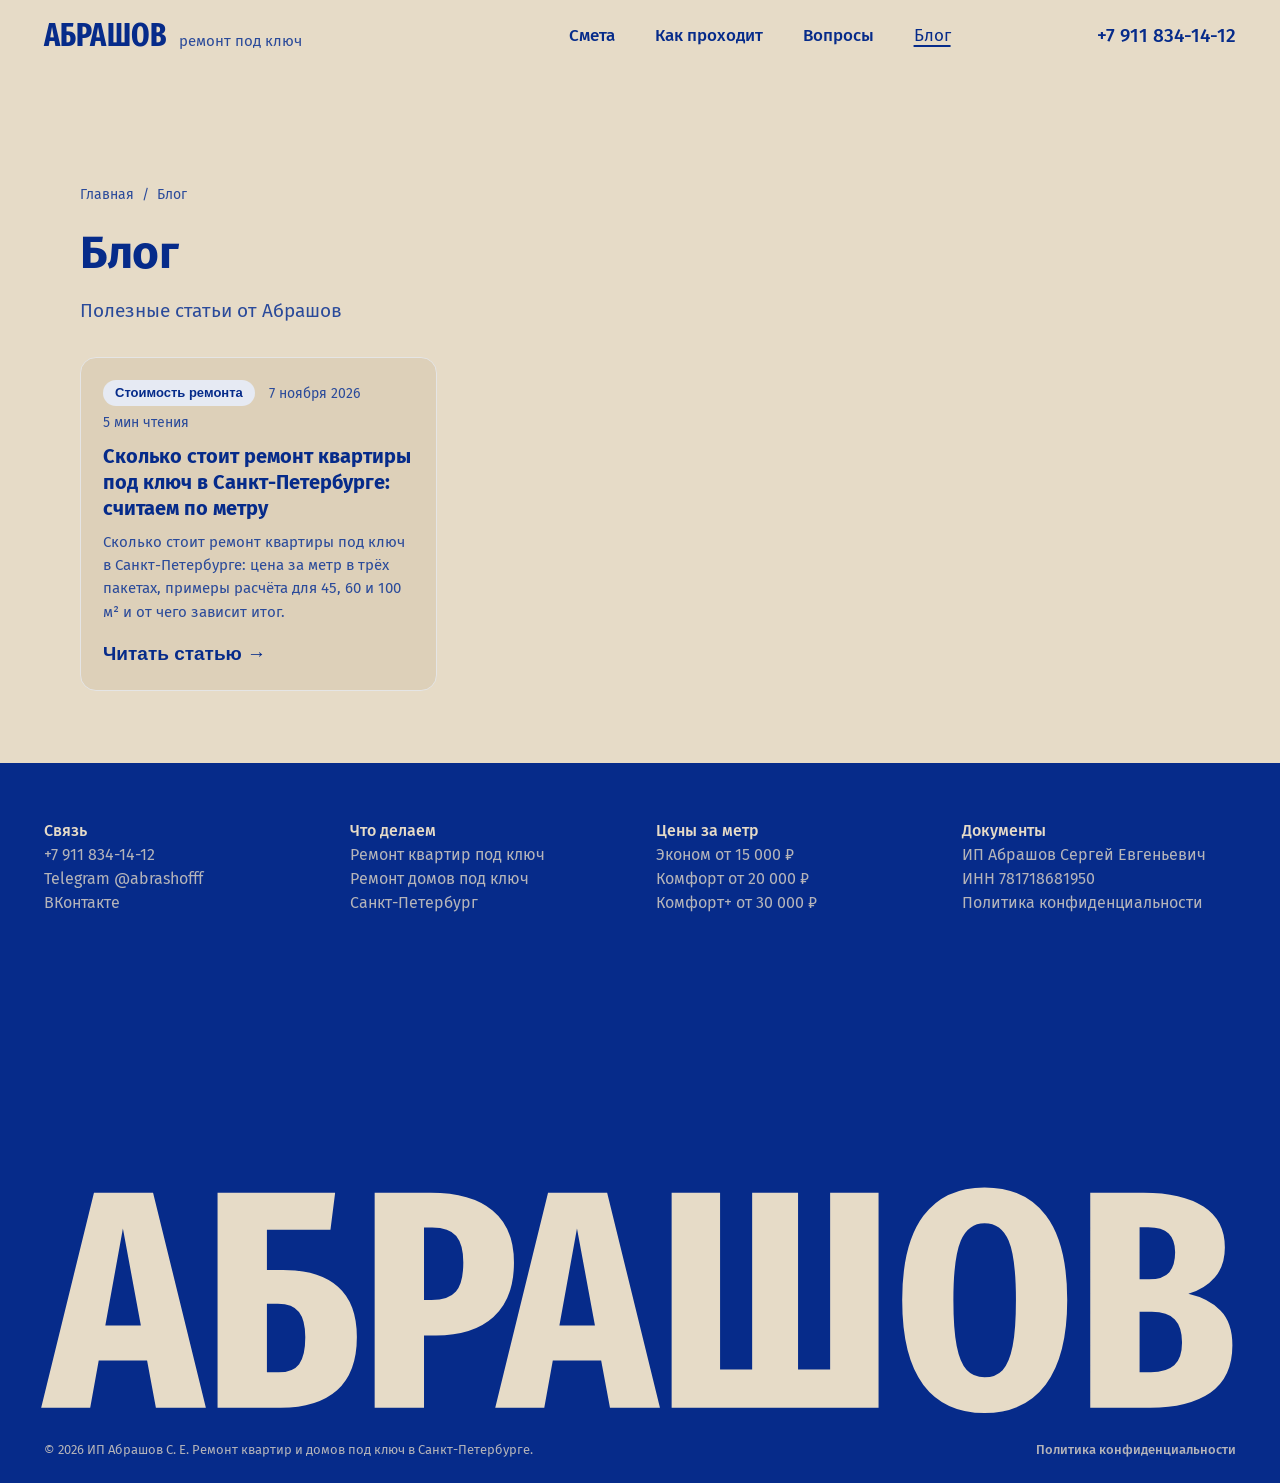
==== commit f02d3a60: "blog: автообновление" ====
--- a/blog/index.html
+++ b/blog/index.html
@@ -22,7 +22,7 @@
 <link rel="stylesheet" href="/styles.css">
 <link rel="stylesheet" href="/blog/blog.css">
 <link rel="stylesheet" href="/blog/blog.css">
-<script type="application/ld+json">{"@context":"https://schema.org","@type":"Blog","name":"Блог — Абрашов","url":"https://abrashov-remont.ru/blog/","blogPost":[]}</script>
+<script type="application/ld+json">{"@context":"https://schema.org","@type":"Blog","name":"Блог — Абрашов","url":"https://abrashov-remont.ru/blog/","blogPost":[{"@type":"BlogPosting","headline":"Сколько стоит ремонт квартиры под ключ в Санкт-Петербурге: считаем по метру","url":"https://abrashov-remont.ru/blog/skolko-stoit-remont-pod-klyuch-spb/","datePublished":"2026-11-07"}]}</script>
 </head>
 <body class="b-page">
 <header class="header" id="header">
@@ -35,7 +35,7 @@
       <a class="link" href="/#smeta">Смета</a>
       <a class="link" href="/#how">Как проходит</a>
       <a class="link" href="/#faq">Вопросы</a>
-    <!-- BLOGNAV:START --><!-- BLOGNAV:END --></nav>
+    <!-- BLOGNAV:START --><a href="/blog/">Блог</a><!-- BLOGNAV:END --></nav>
     <a class="link header__tg" href="tel:+79118341412">+7 911 834-14-12</a>
     <button class="burger" id="burger" type="button" aria-expanded="false" aria-controls="menu">Меню</button>
   </div>
@@ -52,7 +52,15 @@
 <section class="b-list">
   <nav class="b-crumbs" aria-label="Хлебные крошки"><a href="/">Главная</a><span>/</span><span>Блог</span></nav>
   <header class="b-head"><h1>Блог</h1><p class="b-lead">Полезные статьи от Абрашов</p></header>
-  <p class="b-empty">Первые статьи скоро появятся.</p>
+  <div class="b-grid"><article class="b-card">
+  
+  <div class="b-card__body">
+    <div class="b-meta"><span class="b-chip">Стоимость ремонта</span><time datetime="2026-11-07">7 ноября 2026</time><span>5 мин чтения</span></div>
+    <h3><a href="/blog/skolko-stoit-remont-pod-klyuch-spb/">Сколько стоит ремонт квартиры под ключ в Санкт-Петербурге: считаем по метру</a></h3>
+    <p>Сколько стоит ремонт квартиры под ключ в Санкт-Петербурге: цена за метр в трёх пакетах, примеры расчёта для 45, 60 и 100 м² и от чего зависит итог.</p>
+    <a class="b-more" href="/blog/skolko-stoit-remont-pod-klyuch-spb/">Читать статью</a>
+  </div>
+</article></div>
 </section>
 </main>
 <footer class="footer on-ink">
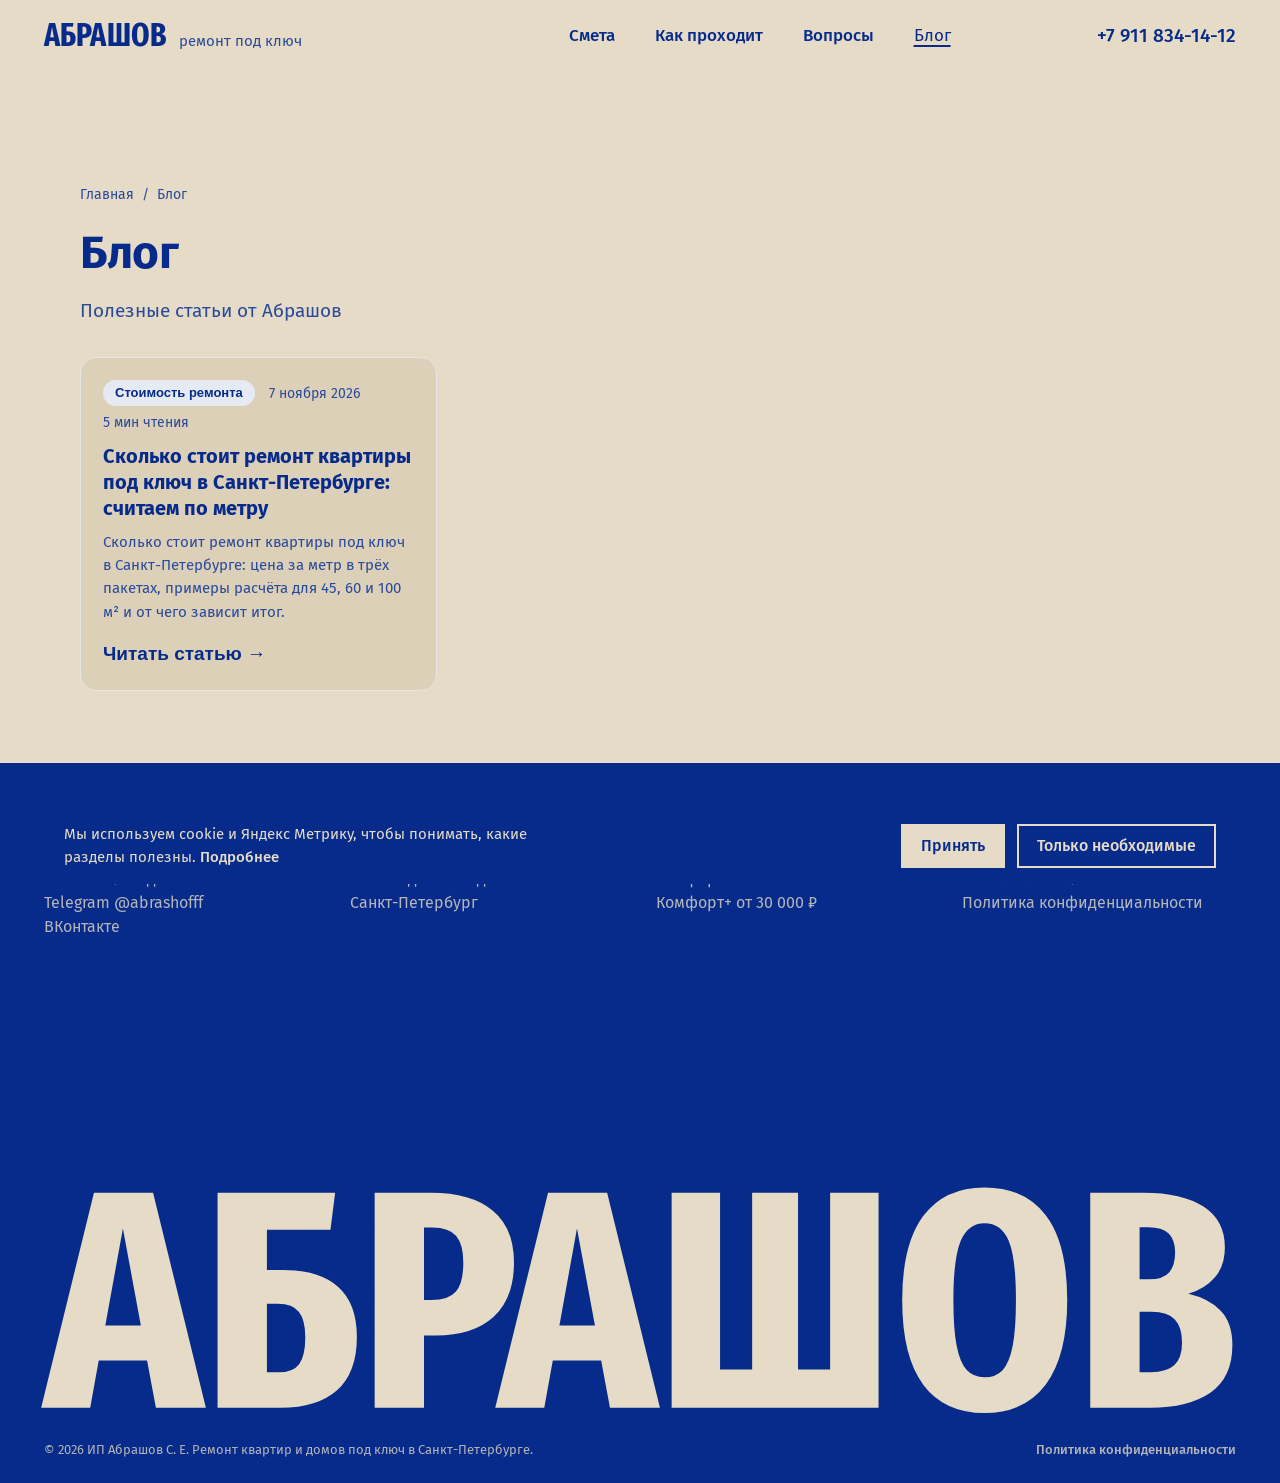
==== commit f11661e7: "Вебмастер, Метрика 114111726, cookie, график работы" ====
--- a/blog/index.html
+++ b/blog/index.html
@@ -66,7 +66,7 @@
 <footer class="footer on-ink">
   <div class="wrap">
     <div class="footer__cols">
-      <ul><li>Связь</li><li><a href="tel:+79118341412">+7 911 834-14-12</a></li><li><a href="https://t.me/abrashofff" target="_blank" rel="noopener">Telegram @abrashofff</a></li><li><a href="https://vk.ru/sergo_abrashov" target="_blank" rel="noopener">ВКонтакте</a></li></ul>
+      <ul><li>Связь</li><li><a href="tel:+79118341412">+7 911 834-14-12</a></li><li>Звонки с 9:00 до 21:00</li><li><a href="https://t.me/abrashofff" target="_blank" rel="noopener">Telegram @abrashofff</a></li><li><a href="https://vk.ru/sergo_abrashov" target="_blank" rel="noopener">ВКонтакте</a></li></ul>
       <ul><li>Что делаем</li><li>Ремонт квартир под ключ</li><li>Ремонт домов под ключ</li><li>Санкт-Петербург</li></ul>
       <ul><li>Цены за метр</li><li>Эконом от 15 000 ₽</li><li>Комфорт от 20 000 ₽</li><li>Комфорт+ от 30 000 ₽</li></ul>
       <ul><li>Документы</li><li>ИП Абрашов Сергей Евгеньевич</li><li>ИНН 781718681950</li><li><a href="/privacy.html">Политика конфиденциальности</a></li></ul>
--- a/styles.css
+++ b/styles.css
@@ -366,3 +366,10 @@
 .calc__note, .ledger__lead, .faq__text p { max-width: 62ch; }
 
 .footer .wrap { width: 100%; }
+
+/* ---------- cookie ---------- */
+.cookie { position: fixed; left: var(--m); right: var(--m); bottom: 16px; z-index: 60; display: flex; align-items: center; justify-content: space-between; gap: 20px; flex-wrap: wrap; padding: 16px 20px; background: var(--ink); color: var(--bg); font-size: 15px; }
+.cookie p { max-width: 60ch; }
+.cookie__btns { display: flex; gap: 12px; flex-wrap: wrap; }
+.cookie .btn { min-height: 44px; padding: 0 20px; font-size: 16px; background: var(--bg); color: var(--ink); }
+.cookie .btn[data-c="min"] { background: transparent; color: var(--bg); outline: 2px solid var(--bg); outline-offset: -2px; }
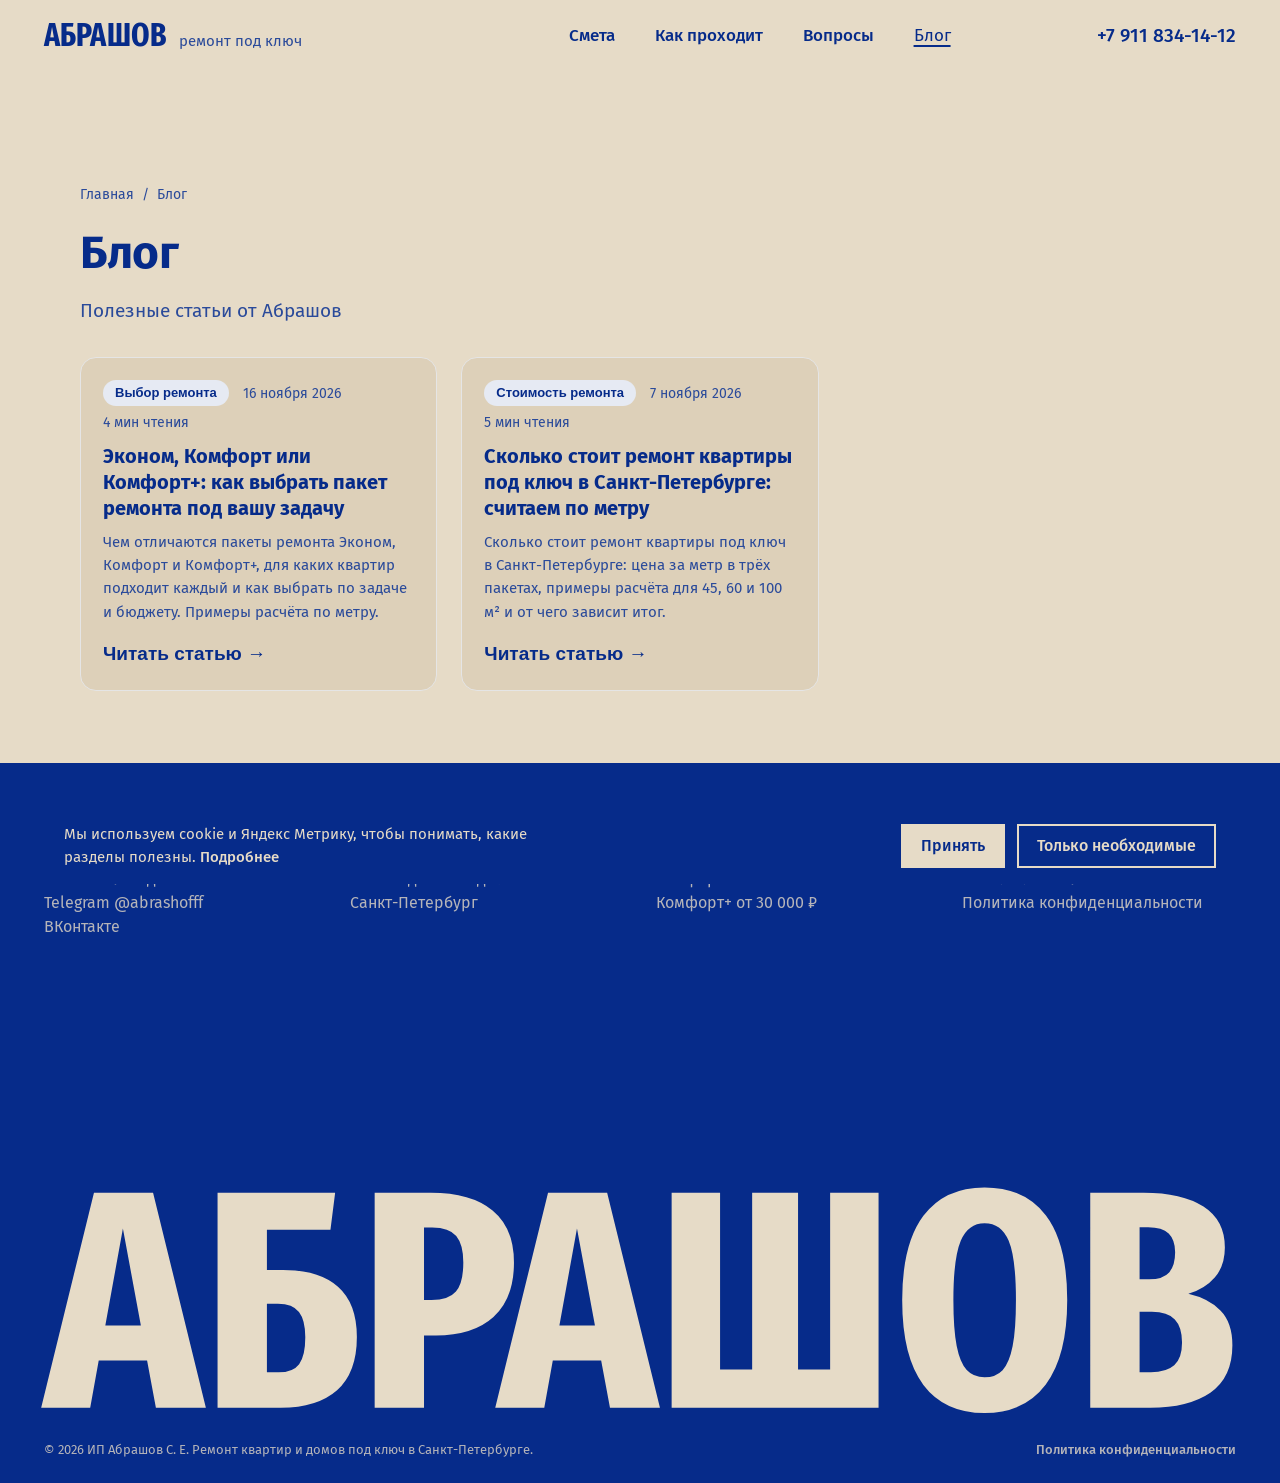
==== commit abb92b82: "blog: автообновление" ====
--- a/blog/index.html
+++ b/blog/index.html
@@ -22,7 +22,7 @@
 <link rel="stylesheet" href="/styles.css">
 <link rel="stylesheet" href="/blog/blog.css">
 <link rel="stylesheet" href="/blog/blog.css">
-<script type="application/ld+json">{"@context":"https://schema.org","@type":"Blog","name":"Блог — Абрашов","url":"https://abrashov-remont.ru/blog/","blogPost":[{"@type":"BlogPosting","headline":"Сколько стоит ремонт квартиры под ключ в Санкт-Петербурге: считаем по метру","url":"https://abrashov-remont.ru/blog/skolko-stoit-remont-pod-klyuch-spb/","datePublished":"2026-11-07"}]}</script>
+<script type="application/ld+json">{"@context":"https://schema.org","@type":"Blog","name":"Блог — Абрашов","url":"https://abrashov-remont.ru/blog/","blogPost":[{"@type":"BlogPosting","headline":"Эконом, Комфорт или Комфорт+: как выбрать пакет ремонта под вашу задачу","url":"https://abrashov-remont.ru/blog/econom-komfort-komfort-plus-kak-vybrat/","datePublished":"2026-11-16"},{"@type":"BlogPosting","headline":"Сколько стоит ремонт квартиры под ключ в Санкт-Петербурге: считаем по метру","url":"https://abrashov-remont.ru/blog/skolko-stoit-remont-pod-klyuch-spb/","datePublished":"2026-11-07"}]}</script>
 </head>
 <body class="b-page">
 <header class="header" id="header">
@@ -53,6 +53,14 @@
   <nav class="b-crumbs" aria-label="Хлебные крошки"><a href="/">Главная</a><span>/</span><span>Блог</span></nav>
   <header class="b-head"><h1>Блог</h1><p class="b-lead">Полезные статьи от Абрашов</p></header>
   <div class="b-grid"><article class="b-card">
+  
+  <div class="b-card__body">
+    <div class="b-meta"><span class="b-chip">Выбор ремонта</span><time datetime="2026-11-16">16 ноября 2026</time><span>4 мин чтения</span></div>
+    <h3><a href="/blog/econom-komfort-komfort-plus-kak-vybrat/">Эконом, Комфорт или Комфорт+: как выбрать пакет ремонта под вашу задачу</a></h3>
+    <p>Чем отличаются пакеты ремонта Эконом, Комфорт и Комфорт+, для каких квартир подходит каждый и как выбрать по задаче и бюджету. Примеры расчёта по метру.</p>
+    <a class="b-more" href="/blog/econom-komfort-komfort-plus-kak-vybrat/">Читать статью</a>
+  </div>
+</article><article class="b-card">
   
   <div class="b-card__body">
     <div class="b-meta"><span class="b-chip">Стоимость ремонта</span><time datetime="2026-11-07">7 ноября 2026</time><span>5 мин чтения</span></div>
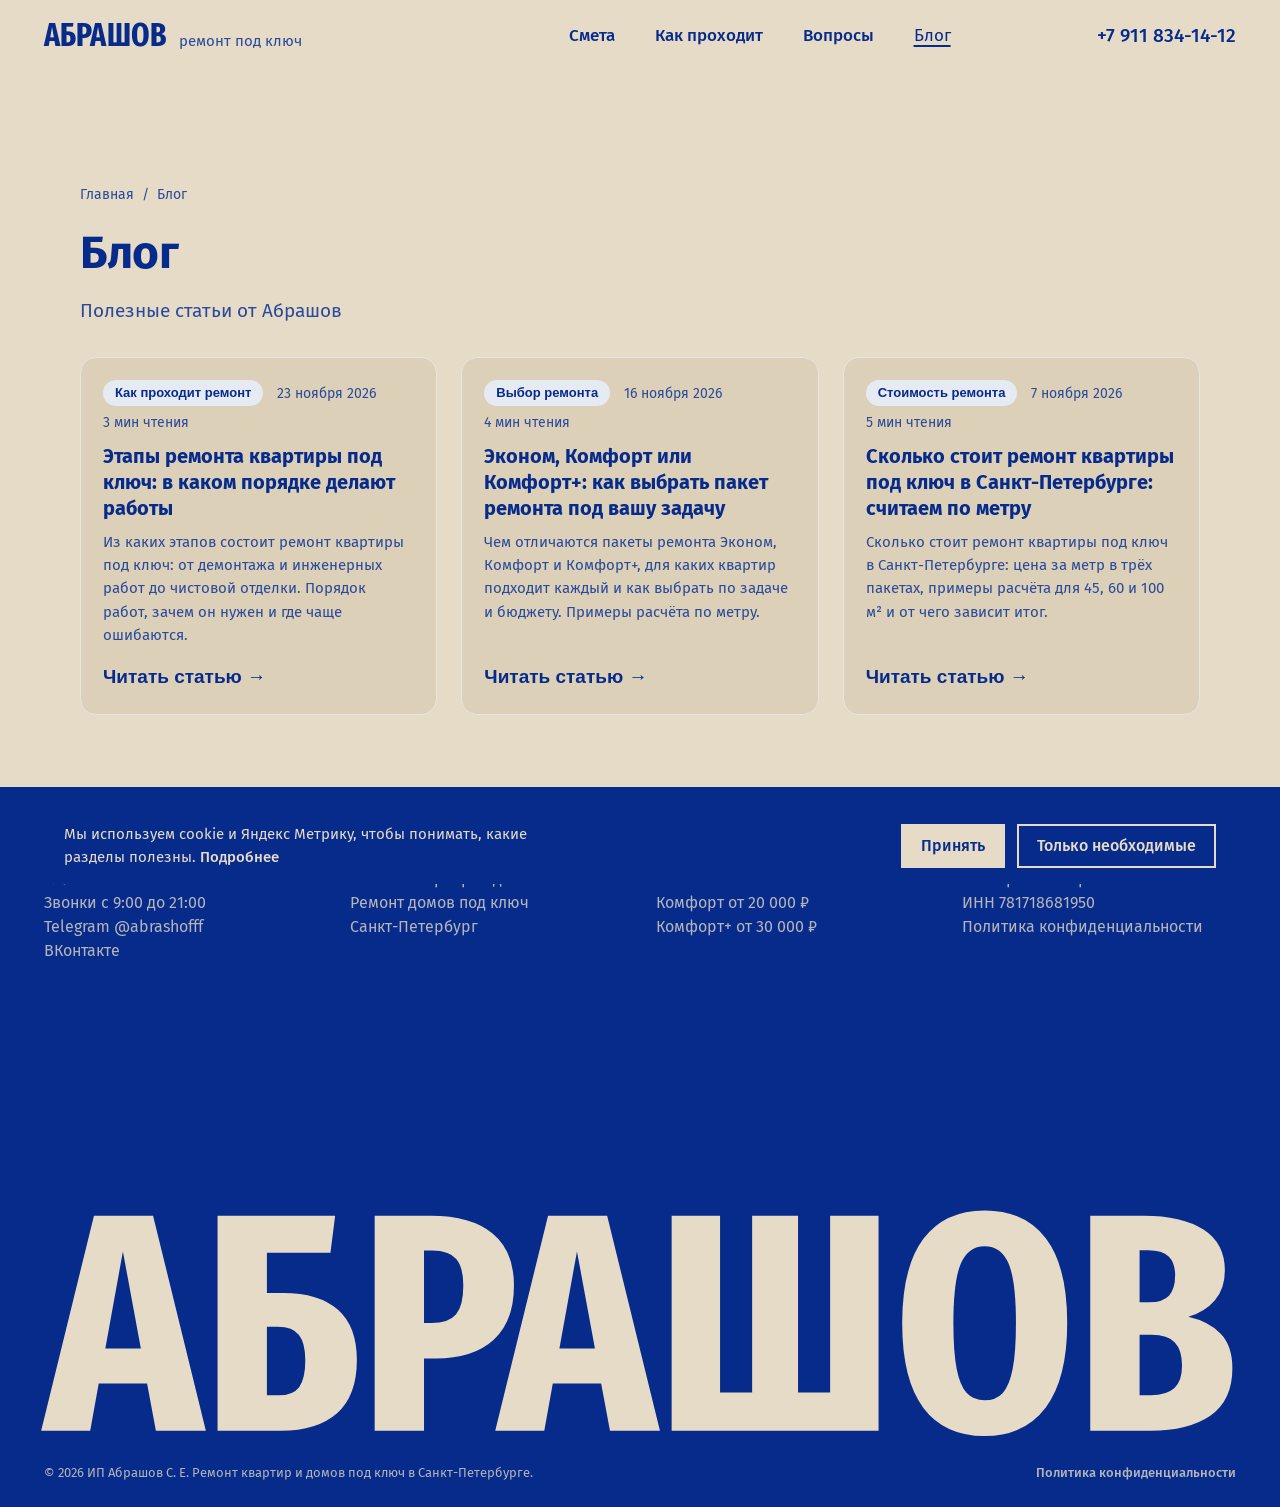
==== commit e56770bf: "blog: автообновление" ====
--- a/blog/index.html
+++ b/blog/index.html
@@ -22,7 +22,7 @@
 <link rel="stylesheet" href="/styles.css">
 <link rel="stylesheet" href="/blog/blog.css">
 <link rel="stylesheet" href="/blog/blog.css">
-<script type="application/ld+json">{"@context":"https://schema.org","@type":"Blog","name":"Блог — Абрашов","url":"https://abrashov-remont.ru/blog/","blogPost":[{"@type":"BlogPosting","headline":"Эконом, Комфорт или Комфорт+: как выбрать пакет ремонта под вашу задачу","url":"https://abrashov-remont.ru/blog/econom-komfort-komfort-plus-kak-vybrat/","datePublished":"2026-11-16"},{"@type":"BlogPosting","headline":"Сколько стоит ремонт квартиры под ключ в Санкт-Петербурге: считаем по метру","url":"https://abrashov-remont.ru/blog/skolko-stoit-remont-pod-klyuch-spb/","datePublished":"2026-11-07"}]}</script>
+<script type="application/ld+json">{"@context":"https://schema.org","@type":"Blog","name":"Блог — Абрашов","url":"https://abrashov-remont.ru/blog/","blogPost":[{"@type":"BlogPosting","headline":"Этапы ремонта квартиры под ключ: в каком порядке делают работы","url":"https://abrashov-remont.ru/blog/etapy-remonta-kvartiry-pod-klyuch/","datePublished":"2026-11-23"},{"@type":"BlogPosting","headline":"Эконом, Комфорт или Комфорт+: как выбрать пакет ремонта под вашу задачу","url":"https://abrashov-remont.ru/blog/econom-komfort-komfort-plus-kak-vybrat/","datePublished":"2026-11-16"},{"@type":"BlogPosting","headline":"Сколько стоит ремонт квартиры под ключ в Санкт-Петербурге: считаем по метру","url":"https://abrashov-remont.ru/blog/skolko-stoit-remont-pod-klyuch-spb/","datePublished":"2026-11-07"}]}</script>
 </head>
 <body class="b-page">
 <header class="header" id="header">
@@ -53,6 +53,14 @@
   <nav class="b-crumbs" aria-label="Хлебные крошки"><a href="/">Главная</a><span>/</span><span>Блог</span></nav>
   <header class="b-head"><h1>Блог</h1><p class="b-lead">Полезные статьи от Абрашов</p></header>
   <div class="b-grid"><article class="b-card">
+  
+  <div class="b-card__body">
+    <div class="b-meta"><span class="b-chip">Как проходит ремонт</span><time datetime="2026-11-23">23 ноября 2026</time><span>3 мин чтения</span></div>
+    <h3><a href="/blog/etapy-remonta-kvartiry-pod-klyuch/">Этапы ремонта квартиры под ключ: в каком порядке делают работы</a></h3>
+    <p>Из каких этапов состоит ремонт квартиры под ключ: от демонтажа и инженерных работ до чистовой отделки. Порядок работ, зачем он нужен и где чаще ошибаются.</p>
+    <a class="b-more" href="/blog/etapy-remonta-kvartiry-pod-klyuch/">Читать статью</a>
+  </div>
+</article><article class="b-card">
   
   <div class="b-card__body">
     <div class="b-meta"><span class="b-chip">Выбор ремонта</span><time datetime="2026-11-16">16 ноября 2026</time><span>4 мин чтения</span></div>
